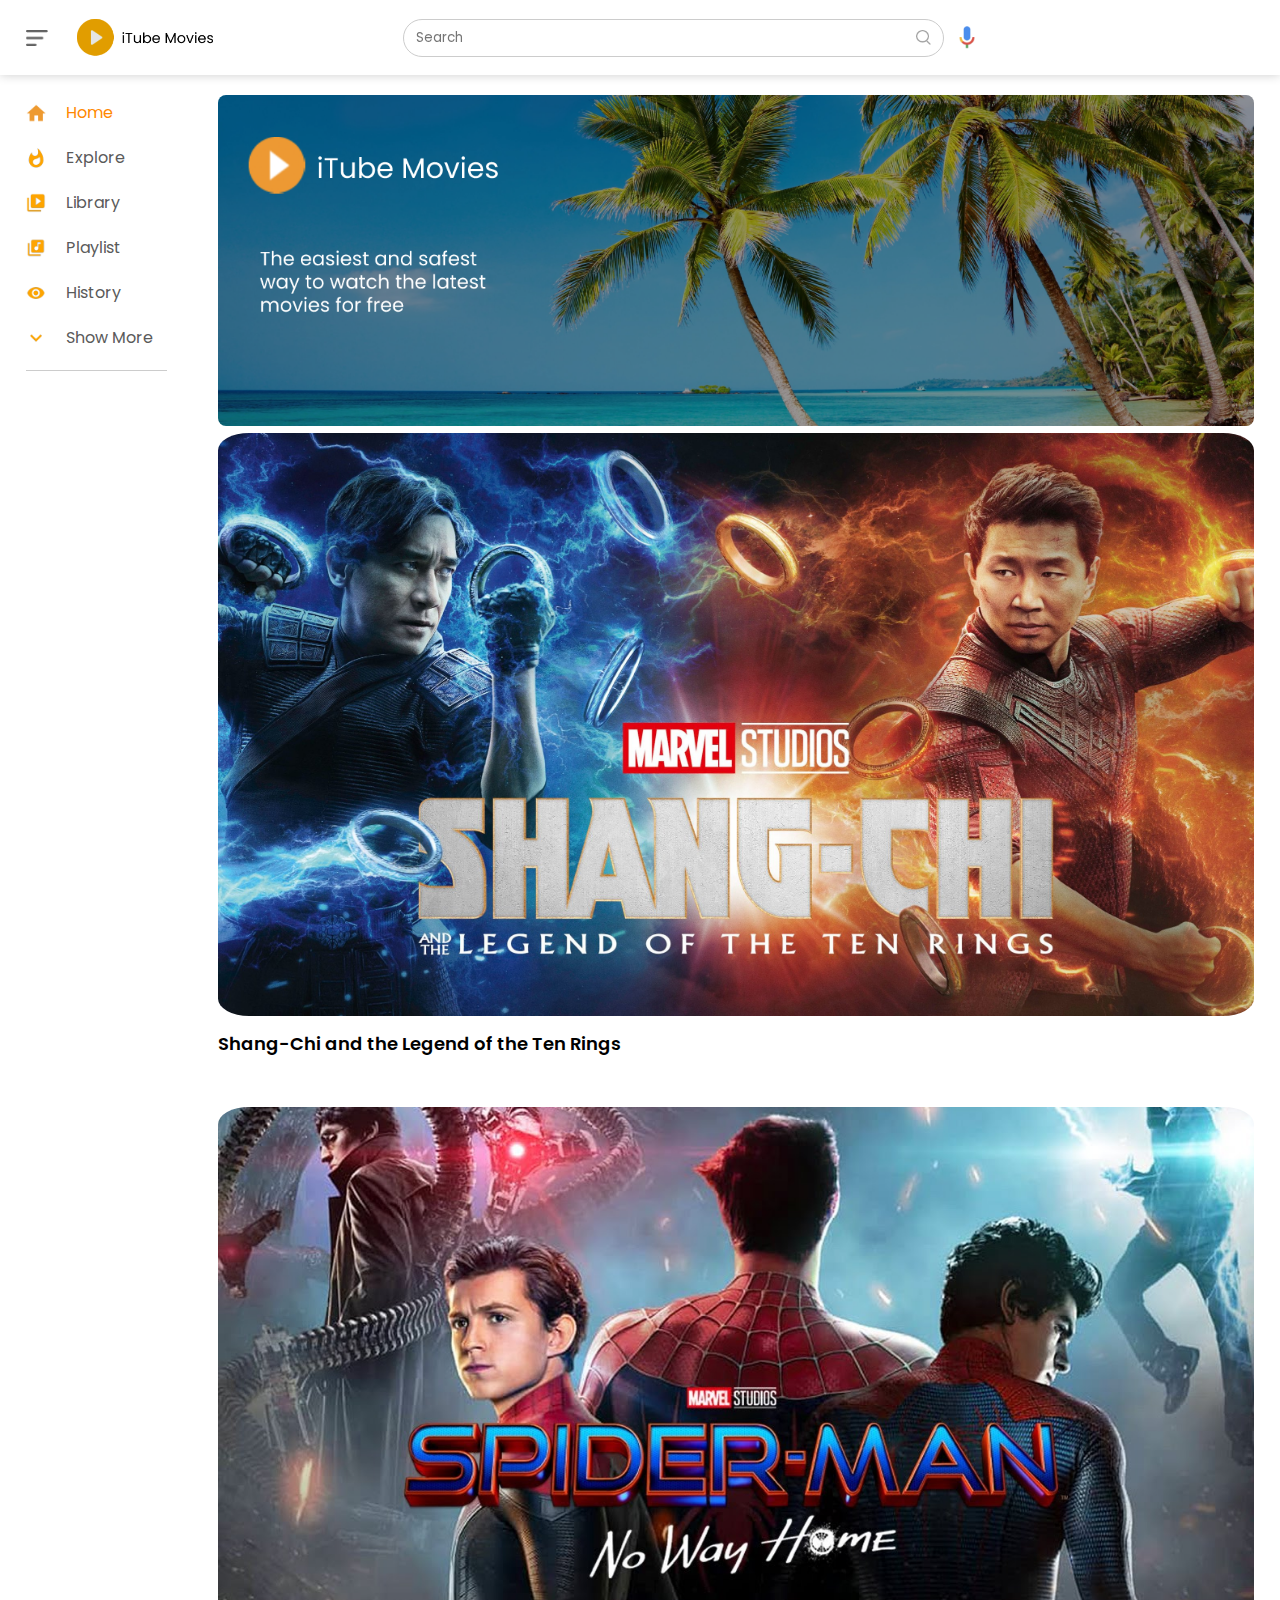
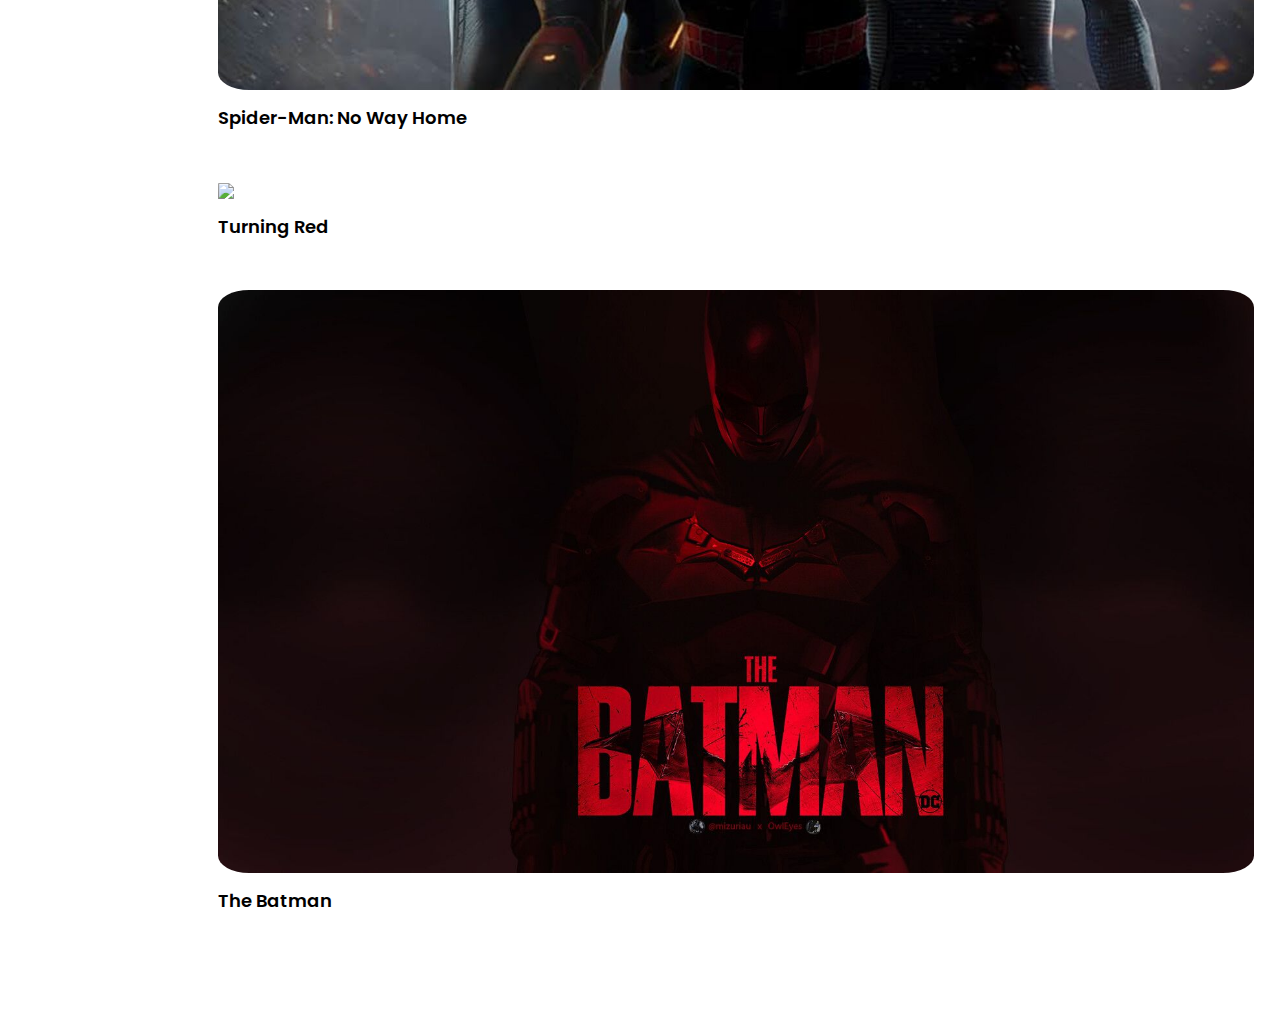
==== index.html @ 3cc6978f "homepage, no parent folder" ====
<!DOCTYPE html>
<html lang="en">
  <head>
    <meta charset="UTF-8" />
    <meta http-equiv="X-UA-Compatible" content="IE=edge" />
    <meta name="viewport" content="width=device-width, initial-scale=1.0" />
    <title>iTube Movies - Watch the latest movies for free in HD</title>
    <link rel="stylesheet" href="https://cdn.plyr.io/3.6.12/plyr.css" />
    <link rel="stylesheet" href="style.css" />
    <link
      rel="shortcut icon"
      href="images/logo-modified.png"
      type="image/x-icon"
    />
  </head>

  <body>
    <!-- navigation -->

    <nav class="flex-div">
      <div class="nav-left flex-div">
        <img src="images/menu.png" class="menu-icon" />
        <img src="images/logo.png" class="logo" />
      </div>
      <div class="nav-middle flex-div">
        <div class="search-box flex-div">
          <input
            type="search"
            id="myInput"
            onkeyup="myFunction()"
            placeholder="Search"
          />
          <img src="images/search.png" />
        </div>
        <img src="images/voice-search.png" class="mic-icon" />
      </div>
      <div class="nav-right flex-div">
        <img alt="" />
        <img alt="" />
      </div>
    </nav>

    <!--- sidebar -->

    <div class="sidebar">
      <div class="shortcut-links">
        <a href=""
          ><img src="images/home.png" />
          <p>Home</p>
        </a>
        <a href=""
          ><img src="images/explore.png" />
          <p>Explore</p>
        </a>
        <a href=""
          ><img src="images/library.png" />
          <p>Library</p>
        </a>
        <a href=""
          ><img src="images/playlist.png" />
          <p>Playlist</p>
        </a>
        <a href=""
          ><img src="images/history.png" />
          <p>History</p>
        </a>
        <a href=""
          ><img src="images/show-more.png" />
          <p class="showmore">Show More</p>
        </a>
        <hr />
      </div>
    </div>

    <!-- main -->

    <div class="container">
      <div class="banner">
        <img src="images/banner.png" />
      </div>

      <ul id="myUL">
        <div class="list-container">
          <div class="vid-list">
            <li>
              <span
                class="link"
                onclick=" window.location.href = '../movies/Shang-chi/index.html' "
                ><img src="movie-img/shang.jpg" class="thumbnail"
              /></span>
              <div class="flex-div">
                <div class="vid-info">
                  <a href="../movies/Shang-chi/index.html"
                    >Shang-Chi and the Legend of the Ten Rings
                    <span class="none"
                      >shang chi and the legend of the ten rings</span
                    ></a
                  >
                </div>
              </div>
            </li>
          </div>

          <div class="vid-list">
            <li>
              <span
                class="link"
                onclick=" window.location.href = '../movies/Spiderman no way home/index.html' "
                ><img src="movie-img/spidernoway.jpg" class="thumbnail"
              /></span>
              <div class="flex-div">
                <div class="vid-info">
                  <a href="../movies/Spiderman no way home/index.html"
                    >Spider-Man: No Way Home
                    <span class="none"
                      >spiderman no way home spider man no way home</span
                    ></a
                  >
                </div>
              </div>
            </li>
          </div>

          <div class="vid-list">
            <li>
              <span
                class="link"
                onclick=" window.location.href = '../movies/Turning Red/index.html' "
                ><img
                  src="https://wallpaperaccess.com/full/7563782.jpg"
                  class="thumbnail"
              /></span>
              <div class="flex-div">
                <div class="vid-info">
                  <a href="../movies/Turning Red/index.html">Turning Red</a>
                </div>
              </div>
            </li>
          </div>

          <div class="vid-list">
            <li>
              <span
                class="link"
                onclick=" window.location.href = '../movies/Batman/index.html' "
                ><img src="movie-img/batman.jpg" class="thumbnail"
              /></span>
              <div class="flex-div">
                <div class="vid-info">
                  <a href="../movies/Batman/index.html">The Batman</a>
                </div>
              </div>
            </li>
          </div>

          <!--- LEAVE THIS EMPTY -->
          <div class="vid-list" style="display: none">
            <li>
              <span class="link" onclick=" window.location.href = '' "
                ><img src="" class="thumbnail"
              /></span>
              <div class="flex-div">
                <div class="vid-info">
                  <a href=""></a>
                </div>
              </div>
            </li>
          </div>
          <!---->
        </div>
      </ul>
    </div>

    <img src="/homepage/movie-img/shang.jpg" alt="" />

    <script src="main.js"></script>
  </body>
</html>
---- style.css ----
@import url('https://fonts.googleapis.com/css2?family=Poppins&display=swap');

* {
    margin: 0;
    padding: 0;
    font-family: 'poppins', sans-serif;
    box-sizing: border-box;
}


a {
    text-decoration: none;
    color: #5a5a5a;
}

img {
    cursor: pointer;
}

.flex-div {
    display: flex;
    align-items: center;
}

nav {
    padding: 10px 2%;
    justify-content: space-between;
    box-shadow: 0 0 10px rgba(0, 0, 0, 0.2);
    background: #fff;
    position: -webkit-sticky;
    position: sticky;
    top: 0;
    z-index: 10;
}

.nav-right img{
    width: 25px;
    margin-right: 25px;
}

.nav-right .user-icon{
    width: 35px;
    border-radius: 50%;
    -moz-border-radius: 50%;
    -ms-border-radius: 50%;
    -webkit-border-radius: 50%;
    -o-border-radius: 50%;
    -khtml-border-radius: 50%;
    margin-right: 0;
}

.nav-left .menu-icon{
   width: 22px;
   margin-right: 25px;
}

.nav-left .logo{
    width: 150px;
}

.nav-middle .mic-icon{
    width: 16px;
}

.nav-middle .search-box{
    border: 1px solid #ccc;
    margin-right: 15px;
    padding: 8px 12px;
    border-radius: 25px;
    -moz-border-radius: 25px;
    -webkit-border-radius: 25px;
    -o-border-radius: 25px;
    -ms-border-radius: 25px;
    -khtml-border-radius: 25px;
}

.nav-middle .search-box input {
    width: 500px;
    border: 0;
    outline: 0;
    background: transparent;
}

.nav-middle .search-box img{
    width: 15px;
}

ul {
    padding: 0;
    }
  
#myUL {
      list-style-type: none;
}

#myUl li {
    list-style-type: none;
}
    
#myUL li a {
      text-decoration: none;
      color: black;
      display: block;
}
  
span.link {
     text-decoration: none;
     cursor: pointer;
   
}
  

.sidebar {
    background: #fff;
    width: 15%;
    height: 100vh;
    position: fixed;
    top: 0;
    padding-left: 2%;
    padding-top: 100px;
}

.shortcut-links a img{
    width: 20px;
    margin-right: 20px;
}

.shortcut-links a{
    display: flex;
    align-items: center;
    margin-bottom: 20px;
    width: -webkit-fit-content;
    width: -moz-fit-content;
    width: fit-content;
    flex-wrap: wrap;
}

.shortcut-links a:first-child{
    color: #f80;
}

.shortcut-links a:hover{
    color: rgb(0, 0, 0);
}

.sidebar hr{
    border: 0;
    height: 1px;
    background: #ccc;
    width: 85%;
}

.smallside{
  width: 5%;
}
.smallside a p{
    display: none;
}

.smallside hr{
    width: 50%;
    margin-bottom: 25px;
}

.container{
    background: #fff;
    padding-left: 17%;
    padding-right: 2%;
    padding-top: 20px;
    padding-bottom: 20px;
}


.large-container {
    padding-left: 7%;
}

.banner{
    width: 100%;
}

.banner img {
    width: 100%;
    border-radius: 8px;
}


.vid-list .thumbnail {
    width: 100%;
    border-radius: 3%;
    -webkit-border-radius: 3%;
    -moz-border-radius: 3%;
    -ms-border-radius: 3%;
}
 
 .vid-list .flex-div {
     align-items: flex-start;
     margin-top: 7px;
}

 .vid-info a {
     padding-bottom: 50px;
     font-size: 18px;
     font-weight: 600;
 }

 .none{
     display: none;
 }

 @media only screen and (max-width: 800px){
     
     .menu-icon{
         display: none;
     }
     .sidebar{
         display: none;
     }
     .container, .large-container{
         padding-left: 2%;
         padding-right: 2%;
     }

     nav{
         padding-right: 5%;
     }

     .nav-middle .search-box input{
         width: 200px;
     }
     .nav-middle .mic-icon{
         display: none;
     }
     .logo{
         width: 50px;
     }

    
    
 }

 @media only screen and (max-width: 1150px) and (min-width: 800px){

  p.showmore{
      display: none;
  }
  
 }

 @media only screen and (max-width: 440px){
   
    .nav-middle .search-box input{
        width: 100vw;
    }

    nav .flex-div{
        width: 100%;
    }

    .vid-info a{
        font-size: 15px;
    }

    .nav-left .logo{
        display: none;
    }

    .vid-info a{
        padding-bottom: 30px;
    }

 }

 @media only screen and (max-width: 320px){
     .vid-info a{
         font-size: 12px;
         padding-bottom: 20px;
     }
 }

 @media only screen and (max-width: 250px){
     .nav-middle .search-box img{
         display: none
     }
 }
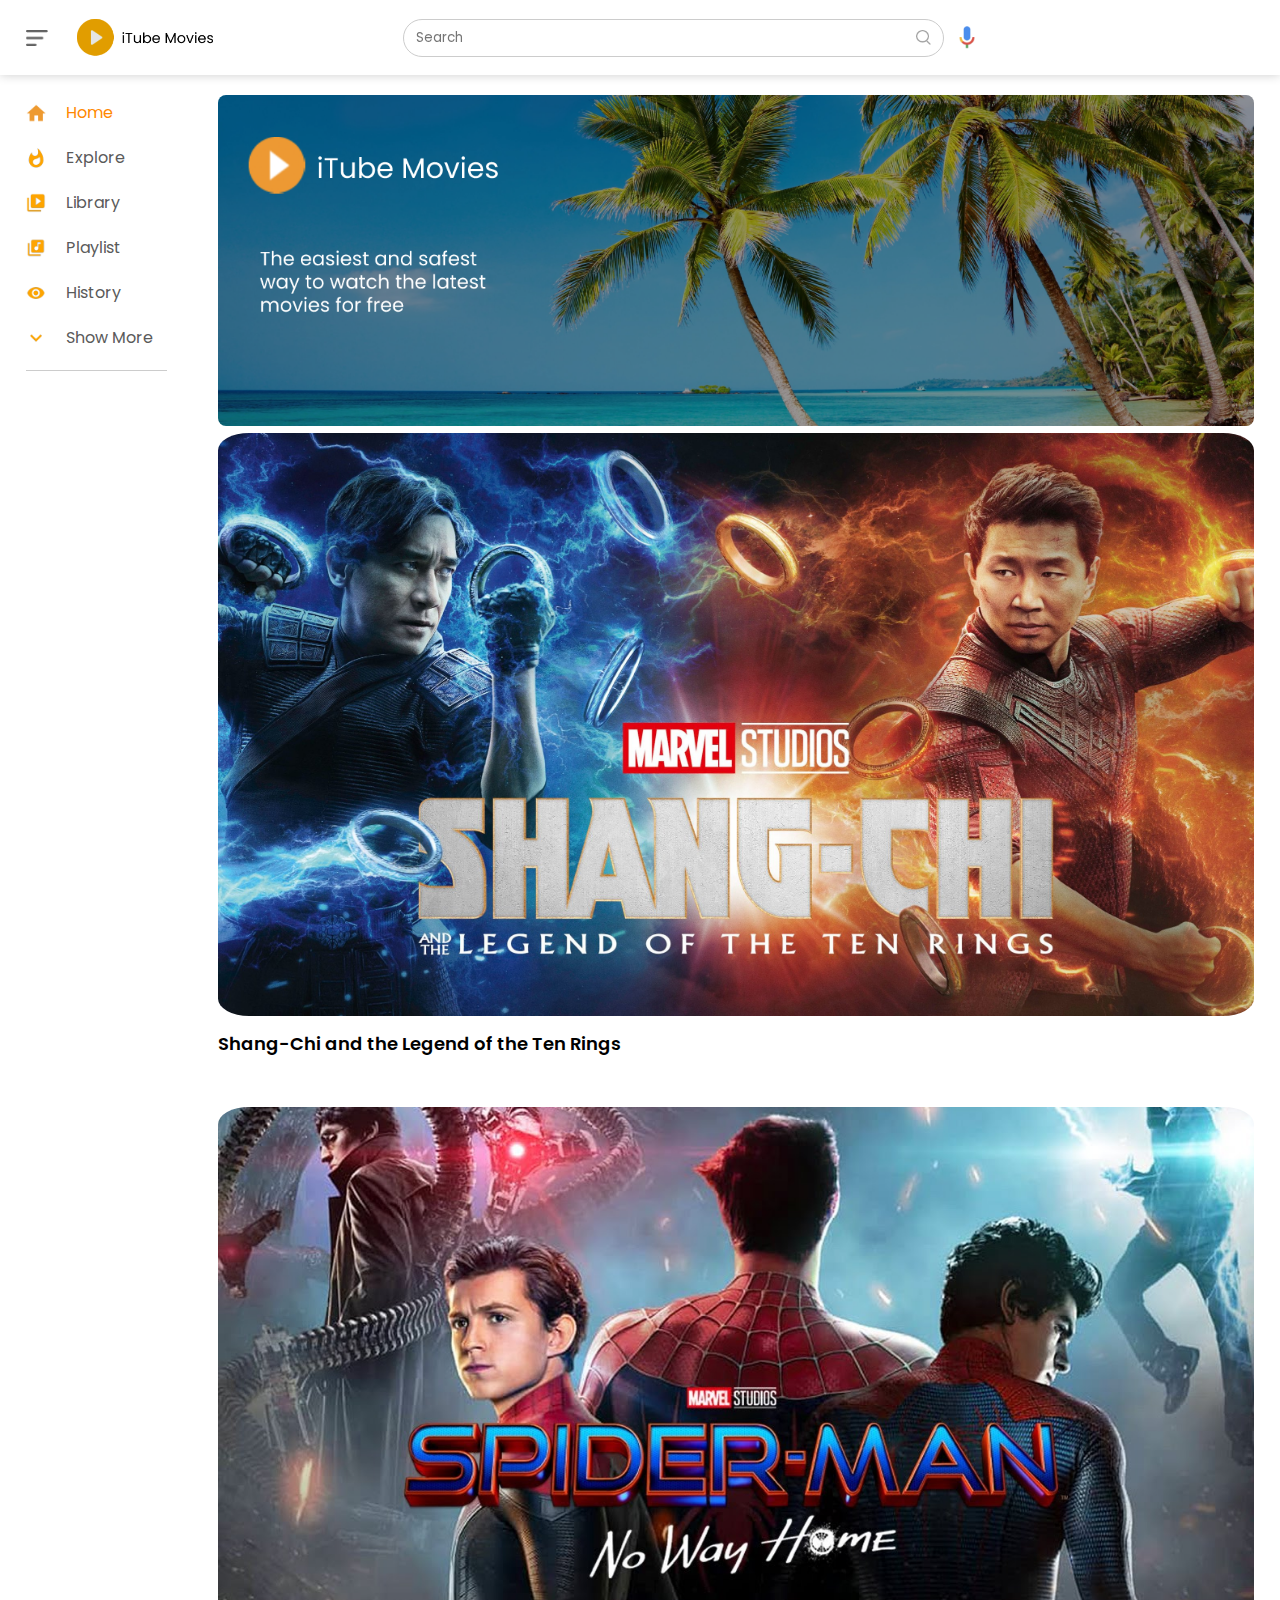
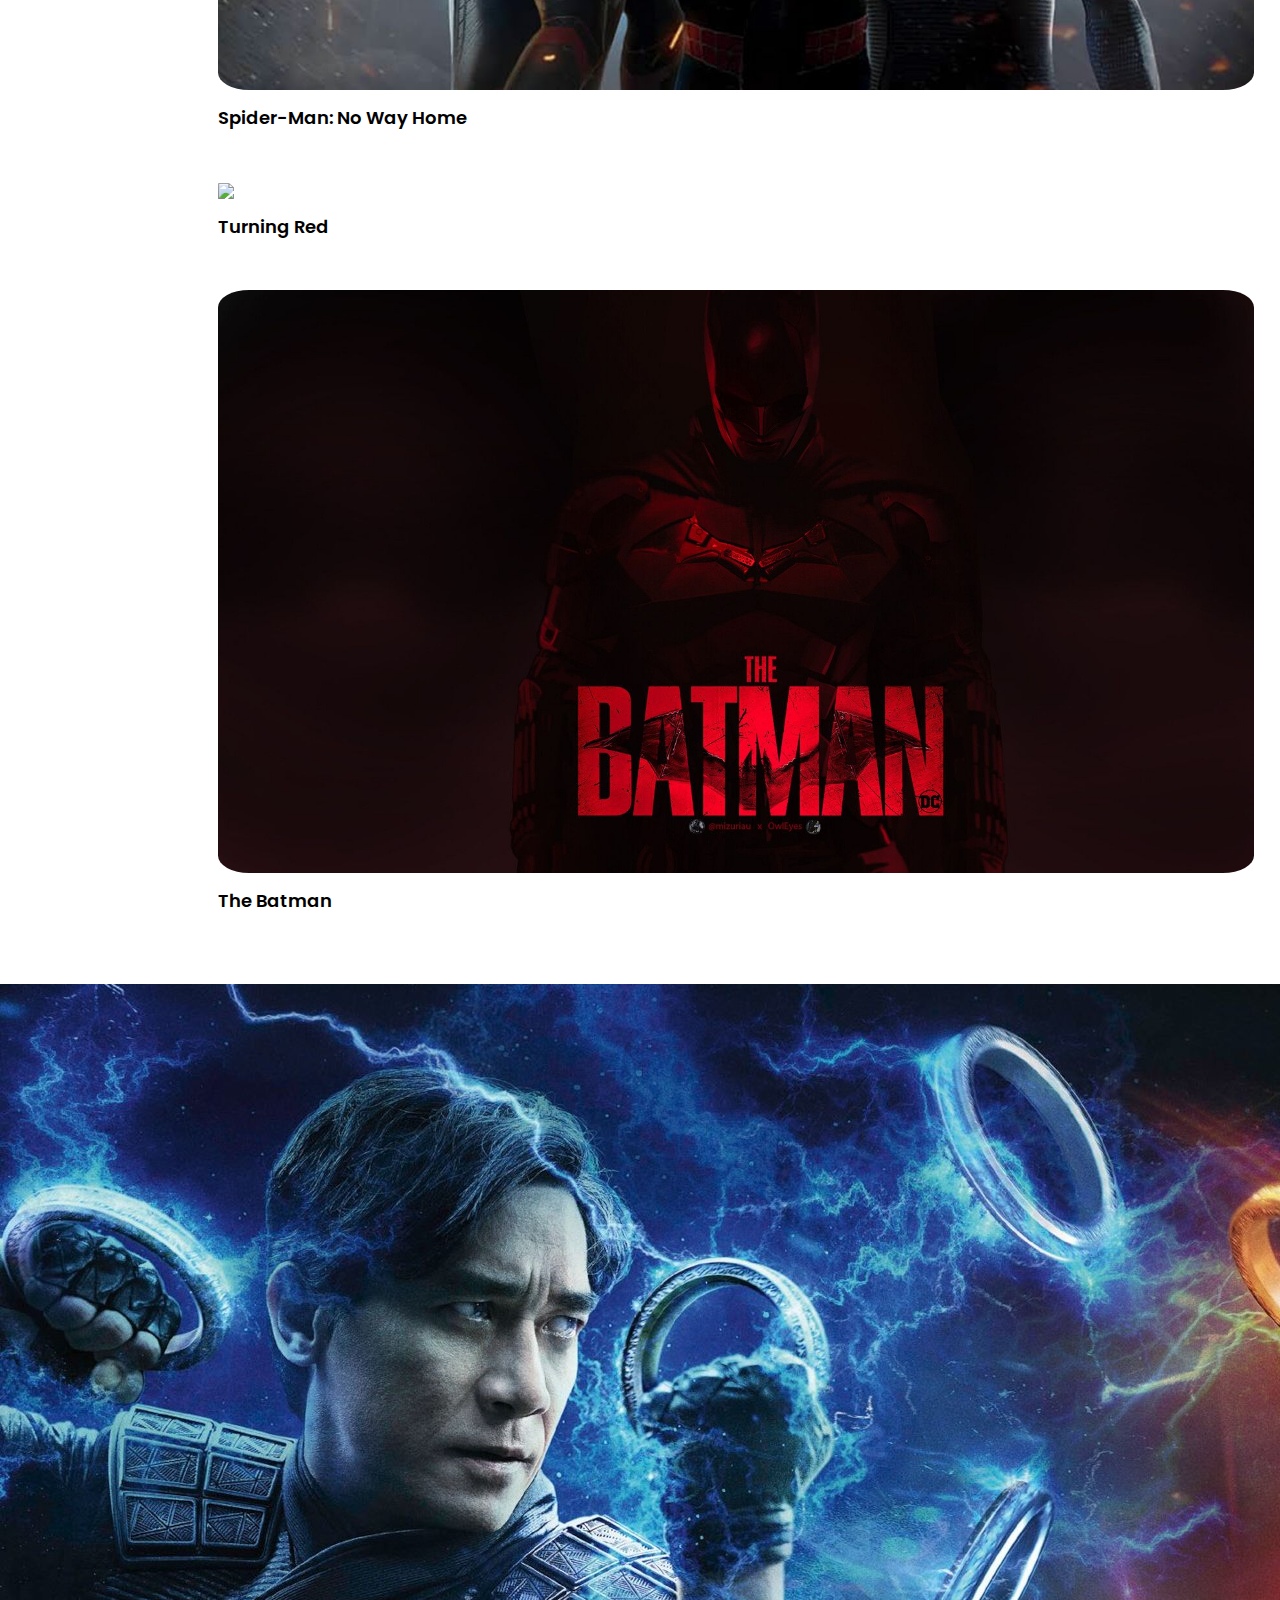
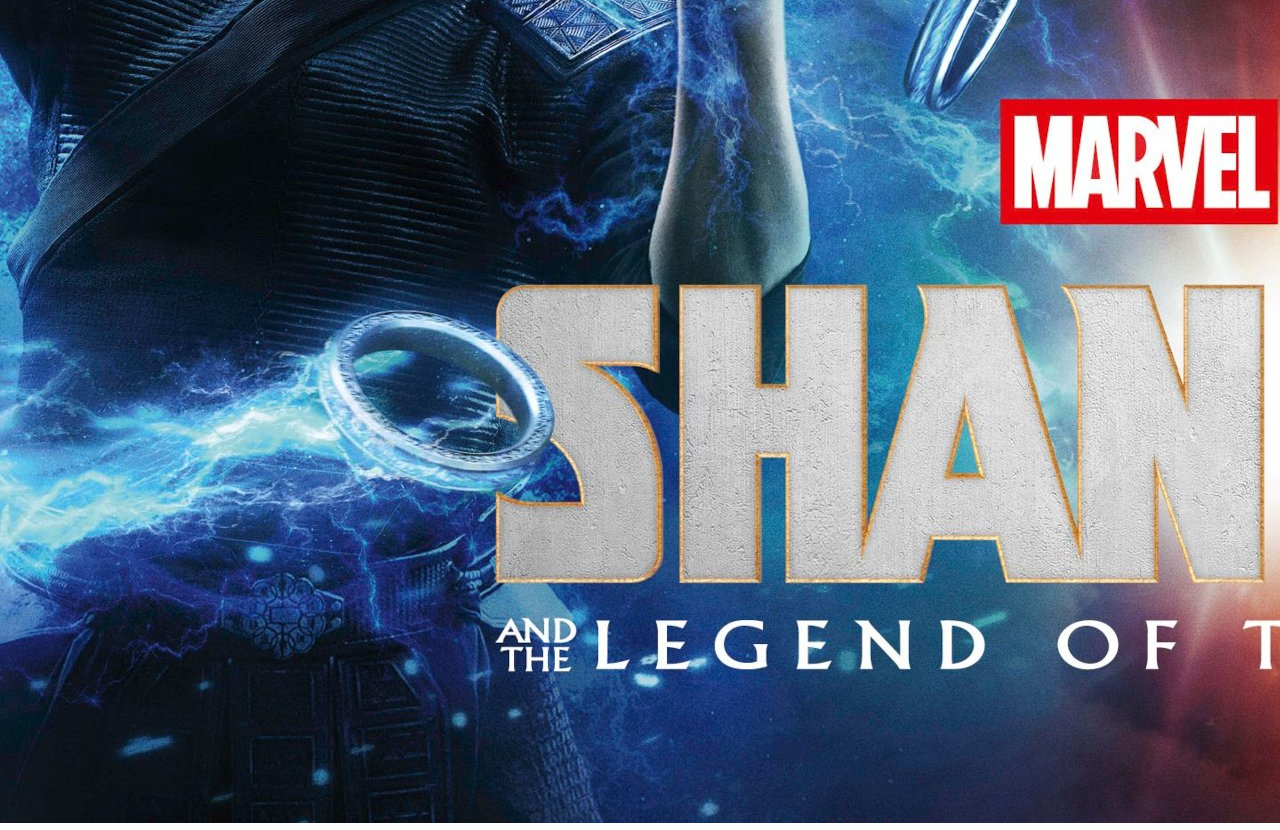
==== commit 53a92196: "changed title" ====
--- a/index.html
+++ b/index.html
@@ -4,7 +4,7 @@
     <meta charset="UTF-8" />
     <meta http-equiv="X-UA-Compatible" content="IE=edge" />
     <meta name="viewport" content="width=device-width, initial-scale=1.0" />
-    <title>iTube Movies - Watch the latest movies for free in HD</title>
+    <title>E Movies - Watch the latest movies for free in HD</title>
     <link rel="stylesheet" href="https://cdn.plyr.io/3.6.12/plyr.css" />
     <link rel="stylesheet" href="style.css" />
     <link
